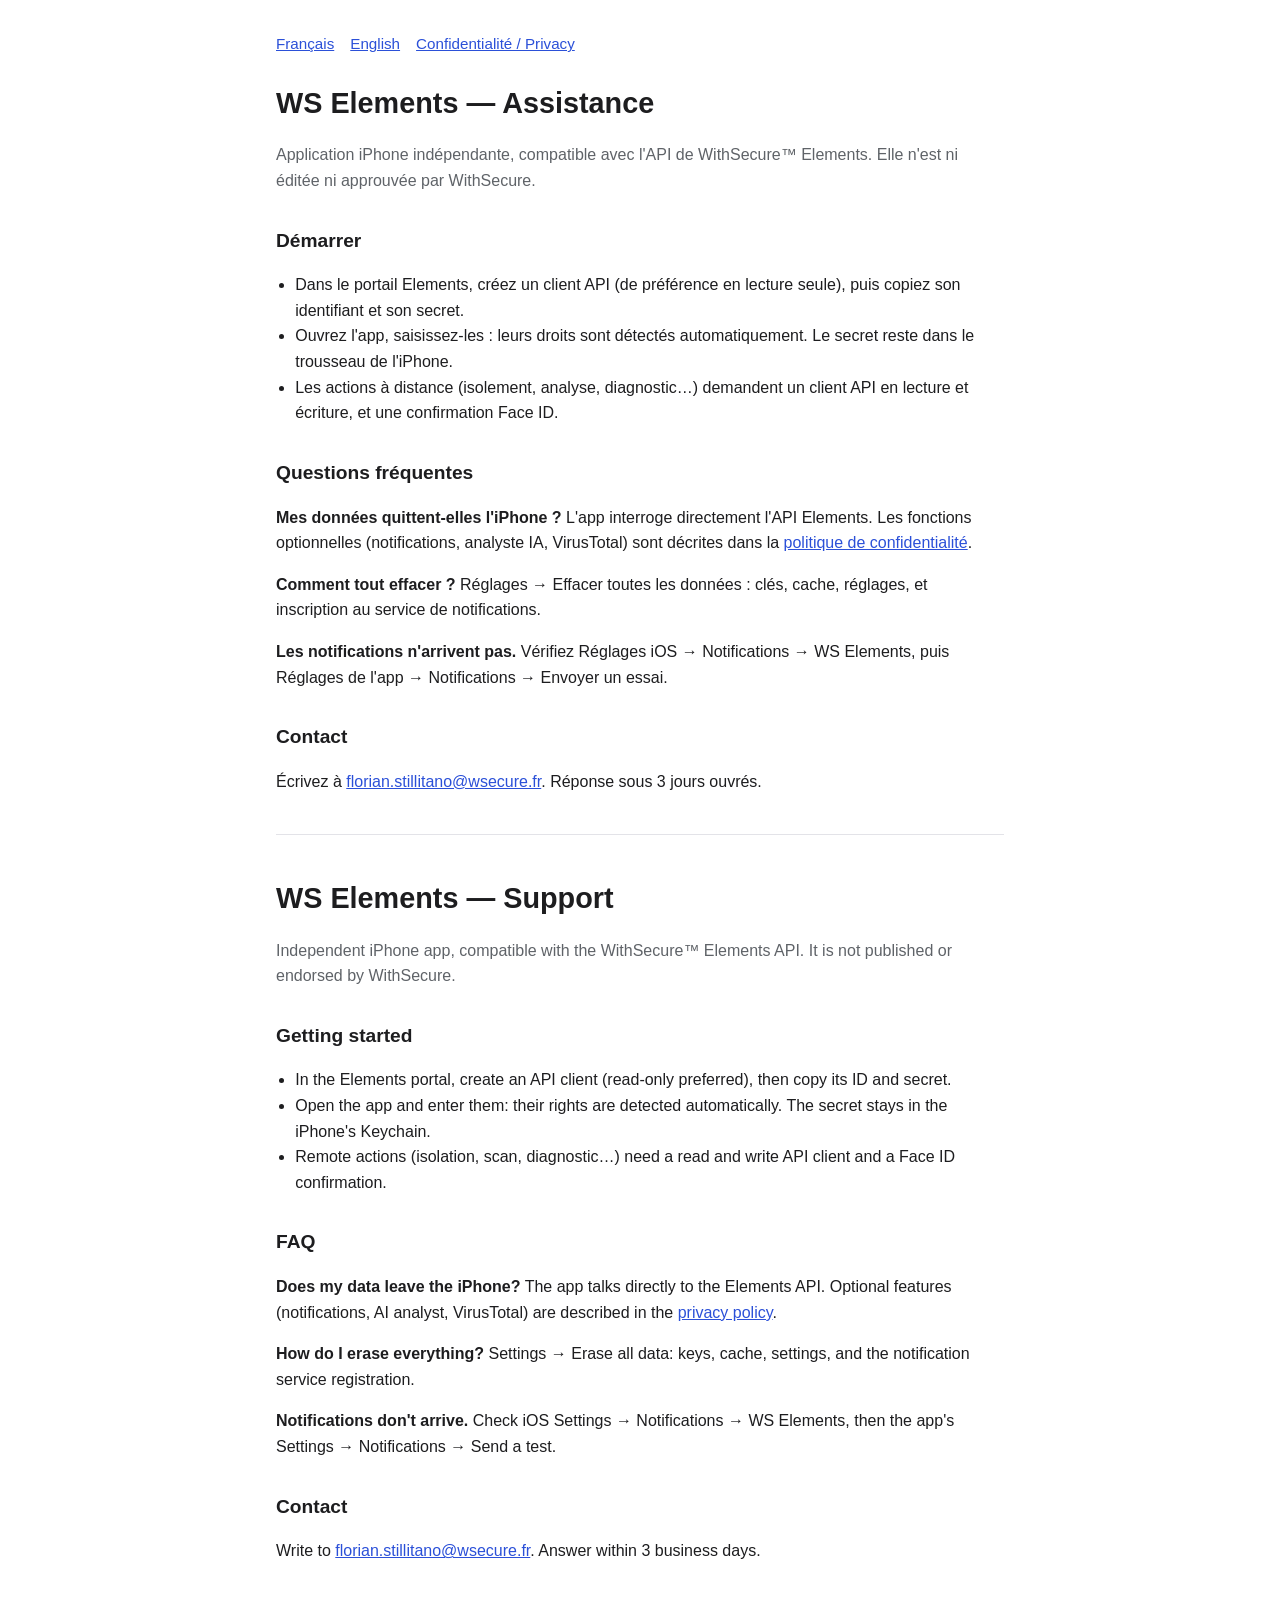
==== index.html @ 2fc4804b "Pages d'assistance et de confidentialité de WS Elements" ====
<!doctype html>
<html lang="fr">
<head>
<meta charset="utf-8">
<meta name="viewport" content="width=device-width, initial-scale=1">
<title>WS Elements — Assistance / Support</title>
<link rel="stylesheet" href="style.css">
</head>
<body>
<main>
<nav><a href="#fr">Français</a><a href="#en">English</a><a href="privacy.html">Confidentialité / Privacy</a></nav>

<section id="fr" lang="fr">
<h1>WS Elements — Assistance</h1>
<p class="muted">Application iPhone indépendante, compatible avec l'API de WithSecure™ Elements. Elle n'est ni éditée ni approuvée par WithSecure.</p>

<h2>Démarrer</h2>
<ul>
<li>Dans le portail Elements, créez un client API (de préférence en lecture seule), puis copiez son identifiant et son secret.</li>
<li>Ouvrez l'app, saisissez-les : leurs droits sont détectés automatiquement. Le secret reste dans le trousseau de l'iPhone.</li>
<li>Les actions à distance (isolement, analyse, diagnostic…) demandent un client API en lecture et écriture, et une confirmation Face ID.</li>
</ul>

<h2>Questions fréquentes</h2>
<p><strong>Mes données quittent-elles l'iPhone ?</strong> L'app interroge directement l'API Elements. Les fonctions optionnelles (notifications, analyste IA, VirusTotal) sont décrites dans la <a href="privacy.html">politique de confidentialité</a>.</p>
<p><strong>Comment tout effacer ?</strong> Réglages → Effacer toutes les données : clés, cache, réglages, et inscription au service de notifications.</p>
<p><strong>Les notifications n'arrivent pas.</strong> Vérifiez Réglages iOS → Notifications → WS Elements, puis Réglages de l'app → Notifications → Envoyer un essai.</p>

<h2>Contact</h2>
<p>Écrivez à <a href="mailto:florian.stillitano@wsecure.fr">florian.stillitano@wsecure.fr</a>. Réponse sous 3 jours ouvrés.</p>
</section>

<hr>

<section id="en" lang="en">
<h1>WS Elements — Support</h1>
<p class="muted">Independent iPhone app, compatible with the WithSecure™ Elements API. It is not published or endorsed by WithSecure.</p>

<h2>Getting started</h2>
<ul>
<li>In the Elements portal, create an API client (read-only preferred), then copy its ID and secret.</li>
<li>Open the app and enter them: their rights are detected automatically. The secret stays in the iPhone's Keychain.</li>
<li>Remote actions (isolation, scan, diagnostic…) need a read and write API client and a Face ID confirmation.</li>
</ul>

<h2>FAQ</h2>
<p><strong>Does my data leave the iPhone?</strong> The app talks directly to the Elements API. Optional features (notifications, AI analyst, VirusTotal) are described in the <a href="privacy.html">privacy policy</a>.</p>
<p><strong>How do I erase everything?</strong> Settings → Erase all data: keys, cache, settings, and the notification service registration.</p>
<p><strong>Notifications don't arrive.</strong> Check iOS Settings → Notifications → WS Elements, then the app's Settings → Notifications → Send a test.</p>

<h2>Contact</h2>
<p>Write to <a href="mailto:florian.stillitano@wsecure.fr">florian.stillitano@wsecure.fr</a>. Answer within 3 business days.</p>
</section>
</main>
</body>
</html>
---- style.css ----
:root { --bg: #ffffff; --text: #1d1d1f; --muted: #5f6368; --line: #e3e3e8; --accent: #2b50d8; }
@media (prefers-color-scheme: dark) { :root { --bg: #0e1015; --text: #f2f2f5; --muted: #a1a1aa; --line: #2a2d36; --accent: #8aa2ff; } }
* { box-sizing: border-box; }
body { margin: 0; background: var(--bg); color: var(--text); font: 16px/1.6 -apple-system, BlinkMacSystemFont, "Segoe UI", Roboto, sans-serif; }
main { max-width: 760px; margin: 0 auto; padding: 32px 16px 64px; }
h1 { font-size: 1.8rem; margin: 0 0 4px; }
h2 { font-size: 1.2rem; margin: 32px 0 8px; }
p, li { color: var(--text); }
.muted { color: var(--muted); }
nav { display: flex; gap: 16px; margin-bottom: 24px; font-size: .95rem; }
a { color: var(--accent); }
hr { border: 0; border-top: 1px solid var(--line); margin: 40px 0; }
ul { padding-left: 1.2rem; }
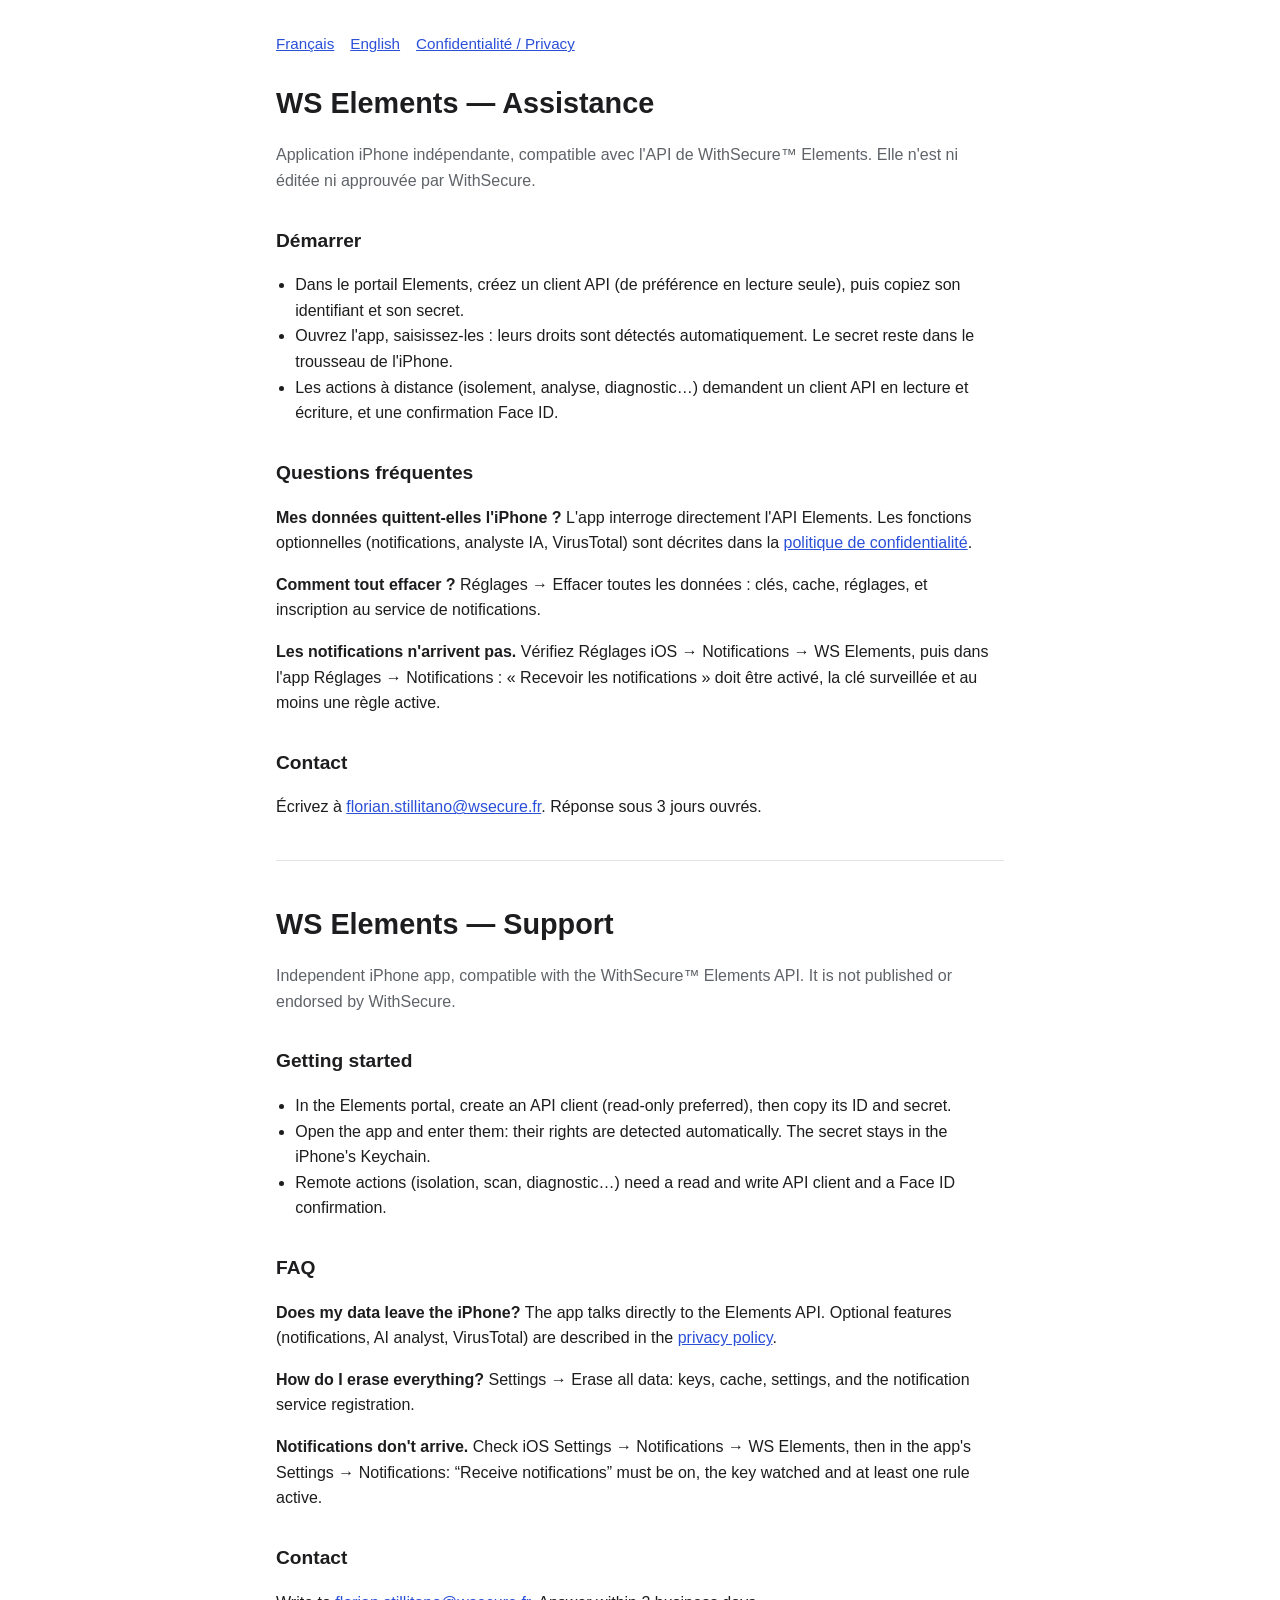
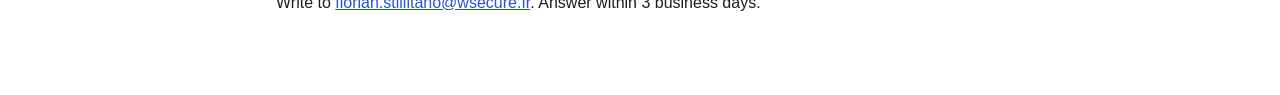
==== commit dac86356: "Assistance sans « Envoyer un essai », VirusTotal : domaines et IP des événements" ====
--- a/index.html
+++ b/index.html
@@ -24,7 +24,7 @@
 <h2>Questions fréquentes</h2>
 <p><strong>Mes données quittent-elles l'iPhone ?</strong> L'app interroge directement l'API Elements. Les fonctions optionnelles (notifications, analyste IA, VirusTotal) sont décrites dans la <a href="privacy.html">politique de confidentialité</a>.</p>
 <p><strong>Comment tout effacer ?</strong> Réglages → Effacer toutes les données : clés, cache, réglages, et inscription au service de notifications.</p>
-<p><strong>Les notifications n'arrivent pas.</strong> Vérifiez Réglages iOS → Notifications → WS Elements, puis Réglages de l'app → Notifications → Envoyer un essai.</p>
+<p><strong>Les notifications n'arrivent pas.</strong> Vérifiez Réglages iOS → Notifications → WS Elements, puis dans l'app Réglages → Notifications : « Recevoir les notifications » doit être activé, la clé surveillée et au moins une règle active.</p>
 
 <h2>Contact</h2>
 <p>Écrivez à <a href="mailto:florian.stillitano@wsecure.fr">florian.stillitano@wsecure.fr</a>. Réponse sous 3 jours ouvrés.</p>
@@ -46,7 +46,7 @@
 <h2>FAQ</h2>
 <p><strong>Does my data leave the iPhone?</strong> The app talks directly to the Elements API. Optional features (notifications, AI analyst, VirusTotal) are described in the <a href="privacy.html">privacy policy</a>.</p>
 <p><strong>How do I erase everything?</strong> Settings → Erase all data: keys, cache, settings, and the notification service registration.</p>
-<p><strong>Notifications don't arrive.</strong> Check iOS Settings → Notifications → WS Elements, then the app's Settings → Notifications → Send a test.</p>
+<p><strong>Notifications don't arrive.</strong> Check iOS Settings → Notifications → WS Elements, then in the app's Settings → Notifications: “Receive notifications” must be on, the key watched and at least one rule active.</p>
 
 <h2>Contact</h2>
 <p>Write to <a href="mailto:florian.stillitano@wsecure.fr">florian.stillitano@wsecure.fr</a>. Answer within 3 business days.</p>
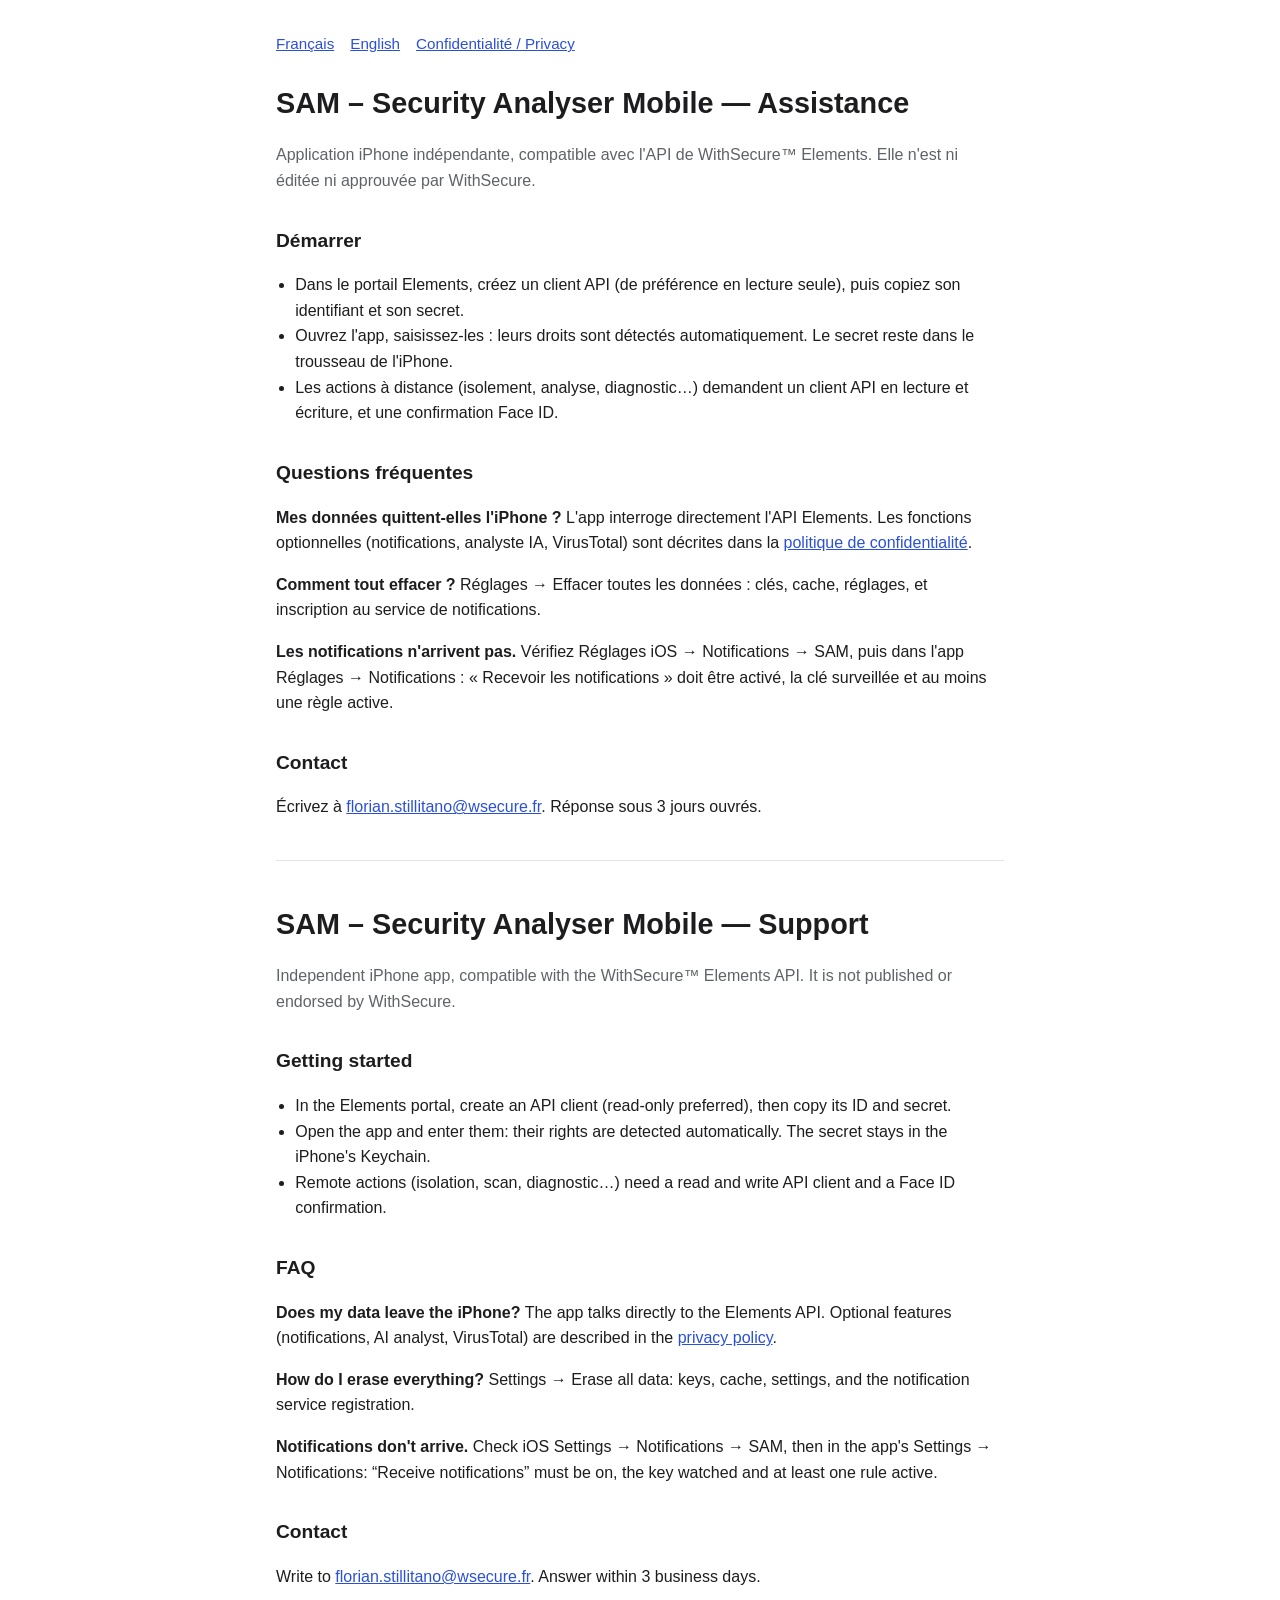
==== commit 53414aaf: "Nouveau nom : SAM – Security Analyser Mobile" ====
--- a/index.html
+++ b/index.html
@@ -3,7 +3,7 @@
 <head>
 <meta charset="utf-8">
 <meta name="viewport" content="width=device-width, initial-scale=1">
-<title>WS Elements — Assistance / Support</title>
+<title>SAM – Security Analyser Mobile — Assistance / Support</title>
 <link rel="stylesheet" href="style.css">
 </head>
 <body>
@@ -11,7 +11,7 @@
 <nav><a href="#fr">Français</a><a href="#en">English</a><a href="privacy.html">Confidentialité / Privacy</a></nav>
 
 <section id="fr" lang="fr">
-<h1>WS Elements — Assistance</h1>
+<h1>SAM – Security Analyser Mobile — Assistance</h1>
 <p class="muted">Application iPhone indépendante, compatible avec l'API de WithSecure™ Elements. Elle n'est ni éditée ni approuvée par WithSecure.</p>
 
 <h2>Démarrer</h2>
@@ -24,7 +24,7 @@
 <h2>Questions fréquentes</h2>
 <p><strong>Mes données quittent-elles l'iPhone ?</strong> L'app interroge directement l'API Elements. Les fonctions optionnelles (notifications, analyste IA, VirusTotal) sont décrites dans la <a href="privacy.html">politique de confidentialité</a>.</p>
 <p><strong>Comment tout effacer ?</strong> Réglages → Effacer toutes les données : clés, cache, réglages, et inscription au service de notifications.</p>
-<p><strong>Les notifications n'arrivent pas.</strong> Vérifiez Réglages iOS → Notifications → WS Elements, puis dans l'app Réglages → Notifications : « Recevoir les notifications » doit être activé, la clé surveillée et au moins une règle active.</p>
+<p><strong>Les notifications n'arrivent pas.</strong> Vérifiez Réglages iOS → Notifications → SAM, puis dans l'app Réglages → Notifications : « Recevoir les notifications » doit être activé, la clé surveillée et au moins une règle active.</p>
 
 <h2>Contact</h2>
 <p>Écrivez à <a href="mailto:florian.stillitano@wsecure.fr">florian.stillitano@wsecure.fr</a>. Réponse sous 3 jours ouvrés.</p>
@@ -33,7 +33,7 @@
 <hr>
 
 <section id="en" lang="en">
-<h1>WS Elements — Support</h1>
+<h1>SAM – Security Analyser Mobile — Support</h1>
 <p class="muted">Independent iPhone app, compatible with the WithSecure™ Elements API. It is not published or endorsed by WithSecure.</p>
 
 <h2>Getting started</h2>
@@ -46,7 +46,7 @@
 <h2>FAQ</h2>
 <p><strong>Does my data leave the iPhone?</strong> The app talks directly to the Elements API. Optional features (notifications, AI analyst, VirusTotal) are described in the <a href="privacy.html">privacy policy</a>.</p>
 <p><strong>How do I erase everything?</strong> Settings → Erase all data: keys, cache, settings, and the notification service registration.</p>
-<p><strong>Notifications don't arrive.</strong> Check iOS Settings → Notifications → WS Elements, then in the app's Settings → Notifications: “Receive notifications” must be on, the key watched and at least one rule active.</p>
+<p><strong>Notifications don't arrive.</strong> Check iOS Settings → Notifications → SAM, then in the app's Settings → Notifications: “Receive notifications” must be on, the key watched and at least one rule active.</p>
 
 <h2>Contact</h2>
 <p>Write to <a href="mailto:florian.stillitano@wsecure.fr">florian.stillitano@wsecure.fr</a>. Answer within 3 business days.</p>
